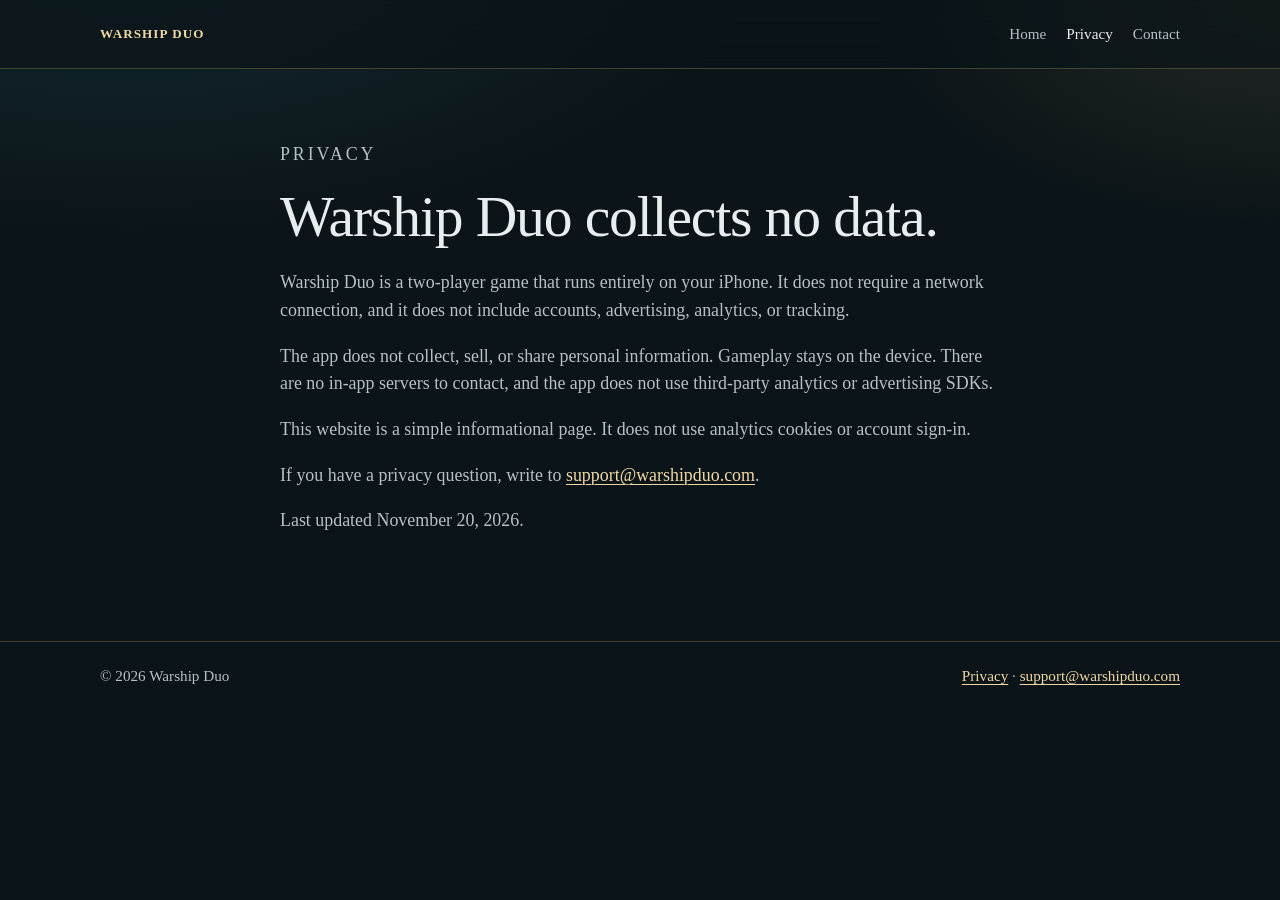
==== privacy.html @ d8dd5d0c "Add Warship Duo outline site (landing + privacy)" ====
<!DOCTYPE html>
<html lang="en">
<head>
  <meta charset="utf-8">
  <meta name="viewport" content="width=device-width, initial-scale=1">
  <meta name="description" content="Warship Duo privacy: the app collects no data and works fully offline.">
  <title>Privacy — Warship Duo</title>
  <link rel="stylesheet" href="styles.css">
</head>
<body>
  <a class="skip" href="#main">Skip to content</a>
  <header class="site-header">
    <div class="wrap">
      <a class="mark" href="index.html">Warship Duo</a>
      <nav aria-label="Primary">
        <a href="index.html">Home</a>
        <a href="privacy.html" aria-current="page">Privacy</a>
        <a href="mailto:support@warshipduo.com">Contact</a>
      </nav>
    </div>
  </header>

  <main id="main" class="page">
    <div class="wrap narrow">
      <p class="eyebrow">Privacy</p>
      <h1>Warship Duo collects no data.</h1>
      <p>Warship Duo is a two-player game that runs entirely on your iPhone. It does not require a network connection, and it does not include accounts, advertising, analytics, or tracking.</p>
      <p>The app does not collect, sell, or share personal information. Gameplay stays on the device. There are no in-app servers to contact, and the app does not use third-party analytics or advertising SDKs.</p>
      <p>This website is a simple informational page. It does not use analytics cookies or account sign-in.</p>
      <p>If you have a privacy question, write to <a href="mailto:support@warshipduo.com">support@warshipduo.com</a>.</p>
      <p class="updated">Last updated November 20, 2026.</p>
    </div>
  </main>

  <footer class="site-footer">
    <div class="wrap">
      <p>© 2026 Warship Duo</p>
      <p><a href="privacy.html">Privacy</a> · <a href="mailto:support@warshipduo.com">support@warshipduo.com</a></p>
    </div>
  </footer>
</body>
</html>
---- styles.css ----
:root {
  --ink: #0b1418;
  --ink-2: #122026;
  --panel: #16242b;
  --line: rgba(214, 184, 122, 0.28);
  --gold: #d6b87a;
  --gold-2: #f0d8a4;
  --foam: #e8eef0;
  --muted: #b4c2c7;
  --fill: #2a6a72;
}

* { box-sizing: border-box; }
html { scroll-behavior: smooth; }
body {
  margin: 0;
  font-family: Palatino, "Palatino Linotype", "Iowan Old Style", "Times New Roman", serif;
  background:
    radial-gradient(1200px 600px at 10% -10%, rgba(42, 106, 114, 0.28), transparent 55%),
    radial-gradient(900px 500px at 100% 0%, rgba(214, 184, 122, 0.12), transparent 45%),
    var(--ink);
  color: var(--foam);
  line-height: 1.55;
  min-height: 100vh;
}
a { color: var(--gold-2); text-decoration-thickness: 1px; text-underline-offset: 0.18em; }
a:hover { color: #fff; }
.skip {
  position: absolute;
  left: -999px;
  top: 0;
  background: var(--gold);
  color: var(--ink);
  padding: 0.5rem 0.75rem;
}
.skip:focus { left: 1rem; top: 1rem; z-index: 10; }
.wrap {
  width: min(1080px, calc(100% - 2.5rem));
  margin: 0 auto;
}
.narrow { width: min(720px, calc(100% - 2.5rem)); }

.site-header {
  position: sticky;
  top: 0;
  backdrop-filter: blur(16px);
  background: rgba(11, 20, 24, 0.72);
  border-bottom: 1px solid var(--line);
  z-index: 5;
}
.site-header .wrap, .site-footer .wrap {
  display: flex;
  align-items: center;
  justify-content: space-between;
  gap: 1rem;
  min-height: 4.25rem;
}
.mark {
  color: var(--gold-2);
  text-decoration: none;
  letter-spacing: 0.08em;
  text-transform: uppercase;
  font-size: 0.82rem;
  font-weight: 600;
}
nav { display: flex; gap: 1.25rem; }
nav a { color: var(--muted); text-decoration: none; font-size: 0.95rem; }
nav a[aria-current="page"], nav a:hover { color: var(--foam); }

.hero { padding: 5.5rem 0 4rem; }
.hero-grid {
  display: grid;
  grid-template-columns: 1.15fr 0.85fr;
  gap: 3.5rem;
  align-items: center;
}
.eyebrow {
  color: var(--gold);
  letter-spacing: 0.16em;
  text-transform: uppercase;
  font-size: 0.72rem;
  margin: 0 0 1rem;
}
h1 {
  font-weight: 500;
  font-size: clamp(2.1rem, 5vw, 3.6rem);
  line-height: 1.12;
  margin: 0 0 1.25rem;
  letter-spacing: -0.02em;
}
.lede, .page p, .notes p, .card p { color: var(--muted); font-size: 1.12rem; }
.coming {
  display: inline-block;
  margin-top: 1.75rem;
  border: 1px solid var(--line);
  color: var(--gold-2);
  padding: 0.65rem 1rem;
  letter-spacing: 0.08em;
  text-transform: uppercase;
  font-size: 0.72rem;
}

.hero-panel { display: flex; justify-content: center; }
.grid-preview {
  width: min(100%, 320px);
  background: linear-gradient(180deg, var(--panel), var(--ink-2));
  border: 1px solid var(--line);
  border-radius: 20px;
  padding: 1.15rem;
  box-shadow: 0 24px 60px rgba(0, 0, 0, 0.35);
}
.grid-label {
  color: var(--gold);
  text-transform: uppercase;
  letter-spacing: 0.14em;
  font-size: 0.68rem;
  margin-bottom: 0.85rem;
}
.cells {
  display: grid;
  grid-template-columns: repeat(9, 1fr);
  gap: 4px;
}
.cell {
  aspect-ratio: 1;
  background: rgba(232, 238, 240, 0.06);
  border: 1px solid rgba(214, 184, 122, 0.16);
  border-radius: 2px;
}
.cell.filled { background: var(--fill); border-color: rgba(240, 216, 164, 0.45); }

.modes { padding: 1rem 0 4.5rem; }
h2 { font-weight: 500; font-size: 1.8rem; margin: 0 0 1.5rem; }
.cards {
  display: grid;
  grid-template-columns: 1fr 1fr;
  gap: 1.25rem;
}
.card {
  background: rgba(22, 36, 43, 0.8);
  border: 1px solid var(--line);
  border-radius: 16px;
  padding: 1.5rem 1.4rem 1.3rem;
}
.card h3 { margin: 0 0 0.7rem; font-weight: 600; font-size: 1.25rem; color: var(--gold-2); }

.notes { padding: 0 0 5rem; }
.page { padding: 4.5rem 0 5.5rem; }
.updated { font-size: 0.95rem; color: var(--gold); }

.site-footer {
  border-top: 1px solid var(--line);
  color: var(--muted);
  font-size: 0.95rem;
}
.site-footer p { margin: 0; }

@media (max-width: 800px) {
  .hero-grid, .cards { grid-template-columns: 1fr; }
  .hero { padding-top: 3.25rem; }
  .site-header .wrap, .site-footer .wrap { flex-direction: column; padding: 0.9rem 0; min-height: 0; }
}
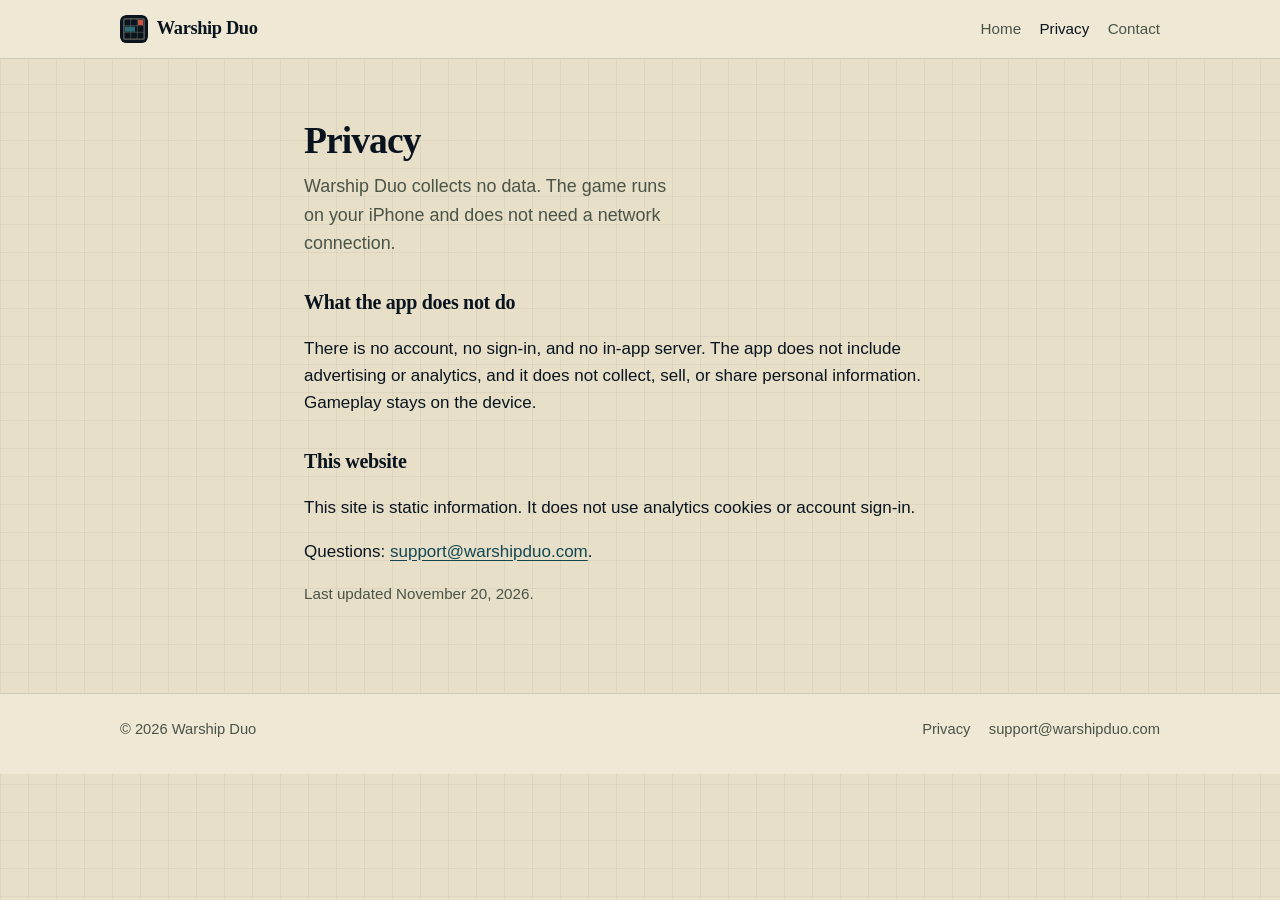
==== commit e60ec189: "Redo the Warship Duo site as a chart-table page with real app screens. Replace the outline landing w" ====
--- a/privacy.html
+++ b/privacy.html
@@ -3,39 +3,49 @@
 <head>
   <meta charset="utf-8">
   <meta name="viewport" content="width=device-width, initial-scale=1">
-  <meta name="description" content="Warship Duo privacy: the app collects no data and works fully offline.">
   <title>Privacy — Warship Duo</title>
-  <link rel="stylesheet" href="styles.css">
+  <meta name="description" content="Warship Duo privacy: the app collects no data and works fully offline. No accounts, analytics, or advertising.">
+  <link rel="canonical" href="https://erdtheturd.github.io/warshipduo/privacy.html">
+  <meta name="theme-color" content="#e7dfc8">
+  <link rel="icon" href="assets/favicon.svg" type="image/svg+xml">
+  <link rel="stylesheet" href="assets/styles.css">
 </head>
 <body>
   <a class="skip" href="#main">Skip to content</a>
   <header class="site-header">
-    <div class="wrap">
-      <a class="mark" href="index.html">Warship Duo</a>
-      <nav aria-label="Primary">
-        <a href="index.html">Home</a>
-        <a href="privacy.html" aria-current="page">Privacy</a>
-        <a href="mailto:support@warshipduo.com">Contact</a>
-      </nav>
-    </div>
+    <nav class="nav" aria-label="Primary">
+      <a class="brand" href="./">
+        <img class="brand-mark" src="assets/favicon.svg" width="28" height="28" alt="">
+        <span>Warship Duo</span>
+      </a>
+      <ul class="nav-links">
+        <li><a href="./">Home</a></li>
+        <li><a href="privacy.html" aria-current="page">Privacy</a></li>
+        <li><a href="mailto:support@warshipduo.com">Contact</a></li>
+      </ul>
+    </nav>
   </header>
 
   <main id="main" class="page">
-    <div class="wrap narrow">
-      <p class="eyebrow">Privacy</p>
-      <h1>Warship Duo collects no data.</h1>
-      <p>Warship Duo is a two-player game that runs entirely on your iPhone. It does not require a network connection, and it does not include accounts, advertising, analytics, or tracking.</p>
-      <p>The app does not collect, sell, or share personal information. Gameplay stays on the device. There are no in-app servers to contact, and the app does not use third-party analytics or advertising SDKs.</p>
-      <p>This website is a simple informational page. It does not use analytics cookies or account sign-in.</p>
-      <p>If you have a privacy question, write to <a href="mailto:support@warshipduo.com">support@warshipduo.com</a>.</p>
+    <div class="wrap page-narrow">
+      <h1>Privacy</h1>
+      <p class="lede">Warship Duo collects no data. The game runs on your iPhone and does not need a network connection.</p>
+      <h2>What the app does not do</h2>
+      <p>There is no account, no sign-in, and no in-app server. The app does not include advertising or analytics, and it does not collect, sell, or share personal information. Gameplay stays on the device.</p>
+      <h2>This website</h2>
+      <p>This site is static information. It does not use analytics cookies or account sign-in.</p>
+      <p>Questions: <a href="mailto:support@warshipduo.com">support@warshipduo.com</a>.</p>
       <p class="updated">Last updated November 20, 2026.</p>
     </div>
   </main>
 
   <footer class="site-footer">
-    <div class="wrap">
+    <div class="wrap footer-inner">
       <p>© 2026 Warship Duo</p>
-      <p><a href="privacy.html">Privacy</a> · <a href="mailto:support@warshipduo.com">support@warshipduo.com</a></p>
+      <div class="footer-links">
+        <a href="privacy.html">Privacy</a>
+        <a href="mailto:support@warshipduo.com">support@warshipduo.com</a>
+      </div>
     </div>
   </footer>
 </body>
--- a/assets/styles.css
+++ b/assets/styles.css
@@ -0,0 +1,318 @@
+/* Warship Duo marketing site — plotting-table, static, no trackers. */
+
+:root {
+  --paper: #e7dfc8;
+  --paper-2: #efe8d4;
+  --ink: #0a141f;
+  --muted: #4a5348;
+  --line: rgba(10, 20, 31, 0.14);
+  --sea: #1a5c66;
+  --sea-ink: #124752;
+  --brass: #8a6a2c;
+  --brass-soft: #dbb261;
+  --hit: #d15247;
+  --max: 1040px;
+  --pad: clamp(1.25rem, 4vw, 2.5rem);
+  --display: "Iowan Old Style", "Palatino Linotype", Palatino, "Book Antiqua", Georgia, serif;
+  --font: "Avenir Next", Avenir, "Segoe UI", "Helvetica Neue", Helvetica, sans-serif;
+}
+
+*,
+*::before,
+*::after { box-sizing: border-box; }
+
+html { scroll-behavior: smooth; }
+
+@media (prefers-reduced-motion: reduce) {
+  html { scroll-behavior: auto; }
+  *, *::before, *::after { animation: none !important; transition: none !important; }
+}
+
+body {
+  margin: 0;
+  color: var(--ink);
+  background-color: var(--paper);
+  background-image:
+    linear-gradient(rgba(10, 20, 31, 0.045) 1px, transparent 1px),
+    linear-gradient(90deg, rgba(10, 20, 31, 0.045) 1px, transparent 1px);
+  background-size: 28px 28px;
+  font: 17px/1.6 var(--font);
+  -webkit-font-smoothing: antialiased;
+  text-rendering: optimizeLegibility;
+  min-height: 100vh;
+}
+
+img, svg { max-width: 100%; height: auto; vertical-align: middle; }
+
+a { color: var(--sea-ink); text-underline-offset: 0.16em; }
+a:hover { color: var(--sea); }
+a:focus-visible {
+  outline: 2px solid var(--sea);
+  outline-offset: 3px;
+  border-radius: 3px;
+}
+
+.skip { position: absolute; left: -9999px; top: 0; }
+.skip:focus {
+  left: var(--pad); top: 0.75rem; z-index: 100;
+  background: var(--ink); color: var(--paper);
+  padding: 0.5rem 0.75rem; text-decoration: none;
+}
+
+.wrap {
+  width: min(100% - 2 * var(--pad), var(--max));
+  margin-inline: auto;
+}
+
+/* Header — solid chart paper */
+
+.site-header {
+  position: sticky;
+  top: 0;
+  z-index: 20;
+  background: var(--paper-2);
+  border-bottom: 1px solid var(--line);
+}
+
+.nav {
+  display: flex;
+  align-items: center;
+  justify-content: space-between;
+  gap: 1rem;
+  padding: 0.9rem 0;
+  width: min(100% - 2 * var(--pad), var(--max));
+  margin-inline: auto;
+}
+
+.brand {
+  display: inline-flex;
+  align-items: center;
+  gap: 0.55rem;
+  color: var(--ink);
+  text-decoration: none;
+  font-family: var(--display);
+  font-weight: 600;
+  font-size: 1.15rem;
+  letter-spacing: -0.02em;
+}
+.brand:hover { color: var(--ink); }
+.brand-mark { flex: none; width: 1.75rem; height: 1.75rem; border-radius: 0.4rem; }
+
+.nav-links {
+  display: flex;
+  gap: 1.15rem;
+  list-style: none;
+  margin: 0;
+  padding: 0;
+  font-size: 0.95rem;
+}
+.nav-links a { color: var(--muted); text-decoration: none; }
+.nav-links a:hover,
+.nav-links a[aria-current="page"] { color: var(--ink); }
+
+/* Hero */
+
+.hero { padding: clamp(2.5rem, 7vw, 4.75rem) 0 clamp(2rem, 5vw, 3.25rem); }
+
+.hero-inner {
+  display: grid;
+  gap: clamp(2rem, 5vw, 3.25rem);
+  align-items: center;
+}
+
+@media (min-width: 880px) {
+  .hero-inner { grid-template-columns: 1.05fr 0.95fr; }
+}
+
+.wordmark {
+  margin: 0 0 0.8rem;
+  font-family: var(--display);
+  font-size: clamp(2.35rem, 6vw, 3.2rem);
+  font-weight: 600;
+  letter-spacing: -0.03em;
+  line-height: 1;
+}
+
+h1 {
+  margin: 0 0 1rem;
+  font-family: var(--display);
+  font-size: clamp(1.85rem, 4.2vw, 2.55rem);
+  font-weight: 600;
+  letter-spacing: -0.025em;
+  line-height: 1.15;
+}
+
+.lede {
+  margin: 0 0 1.5rem;
+  color: var(--muted);
+  font-size: 1.12rem;
+  max-width: 38ch;
+}
+
+.hero-cta { display: flex; flex-direction: column; align-items: flex-start; gap: 0.7rem; }
+
+.btn-soon {
+  display: inline-flex;
+  align-items: center;
+  gap: 0.55rem;
+  padding: 0.7rem 1rem;
+  background: var(--ink);
+  color: var(--paper-2);
+  text-decoration: none;
+  border-radius: 999px;
+  font-size: 0.95rem;
+  font-weight: 600;
+  letter-spacing: -0.01em;
+}
+.btn-soon svg { width: 1.1rem; height: 1.1rem; }
+.btn-soon:hover { color: #fff; background: #16232c; }
+
+.device-note { margin: 0; color: var(--muted); font-size: 0.92rem; }
+
+/* Device outline */
+
+.hero-shots {
+  display: grid;
+  grid-template-columns: 1fr 1fr;
+  gap: 1rem;
+  align-items: end;
+}
+
+.phone {
+  margin: 0;
+  background: var(--ink);
+  border-radius: 1.35rem;
+  padding: 0.55rem;
+  box-shadow: 0 16px 36px rgba(10, 20, 31, 0.16);
+}
+
+.phone img {
+  display: block;
+  width: 100%;
+  height: auto;
+  border-radius: 0.95rem;
+  background: #0d242e;
+}
+
+.phone-offset { margin-bottom: 1.5rem; }
+
+@media (max-width: 879px) {
+  .hero-shots { max-width: 26rem; }
+  .phone-offset { margin-bottom: 0; }
+}
+
+/* Facts — typographic list, not a card grid */
+
+.facts { padding: 0 0 clamp(2.5rem, 6vw, 3.75rem); }
+
+.feature-list {
+  list-style: none;
+  margin: 0;
+  padding: 0;
+  border-top: 1px solid var(--line);
+}
+
+.feature-list li {
+  padding: 1.15rem 0;
+  border-bottom: 1px solid var(--line);
+  display: grid;
+  gap: 0.25rem 1.5rem;
+}
+
+@media (min-width: 720px) {
+  .feature-list li {
+    grid-template-columns: 11.5rem 1fr;
+    align-items: baseline;
+  }
+}
+
+.feature-list h2 {
+  margin: 0;
+  font-family: var(--font);
+  font-size: 1rem;
+  font-weight: 650;
+  letter-spacing: -0.01em;
+}
+
+.feature-list p {
+  margin: 0;
+  color: var(--muted);
+  font-size: 0.98rem;
+  max-width: 48ch;
+}
+
+/* Gallery */
+
+.gallery { padding: 0 0 clamp(3rem, 7vw, 4.5rem); }
+
+.gallery h2 {
+  margin: 0 0 0.35rem;
+  font-family: var(--display);
+  font-size: clamp(1.4rem, 3vw, 1.7rem);
+  font-weight: 600;
+  letter-spacing: -0.02em;
+}
+
+.gallery-lede { margin: 0 0 1.35rem; color: var(--muted); }
+
+.shot-row {
+  list-style: none;
+  margin: 0;
+  padding: 0;
+  display: grid;
+  grid-template-columns: repeat(4, 1fr);
+  gap: 1rem;
+}
+
+.shot-row figcaption {
+  margin: 0.65rem 0 0;
+  text-align: center;
+  font-size: 0.88rem;
+  color: var(--muted);
+}
+
+@media (max-width: 800px) {
+  .shot-row { grid-template-columns: 1fr 1fr; }
+}
+
+/* Interior */
+
+.page { padding: clamp(2.5rem, 6vw, 3.75rem) 0 clamp(3rem, 7vw, 4.5rem); }
+.page-narrow { width: min(100% - 2 * var(--pad), 42rem); margin-inline: auto; }
+.page h1 {
+  margin: 0 0 0.6rem;
+  font-size: clamp(1.9rem, 4vw, 2.35rem);
+}
+.page h2 {
+  margin: 1.75rem 0 0.5rem;
+  font-family: var(--display);
+  font-size: 1.25rem;
+  font-weight: 600;
+  letter-spacing: -0.015em;
+}
+.page .lede { margin-bottom: 1.25rem; }
+.updated { font-size: 0.95rem; color: var(--muted); }
+
+/* Footer */
+
+.site-footer {
+  border-top: 1px solid var(--line);
+  padding: 1.5rem 0 2rem;
+  color: var(--muted);
+  font-size: 0.92rem;
+  background: var(--paper-2);
+}
+.footer-inner {
+  display: flex;
+  flex-wrap: wrap;
+  justify-content: space-between;
+  gap: 0.75rem 1.5rem;
+}
+.footer-inner p { margin: 0; }
+.footer-links { display: flex; flex-wrap: wrap; gap: 0.85rem 1.15rem; }
+.footer-links a { color: var(--muted); text-decoration: none; }
+.footer-links a:hover { color: var(--ink); }
+
+@media (max-width: 520px) {
+  .nav-links { gap: 0.85rem; }
+}
